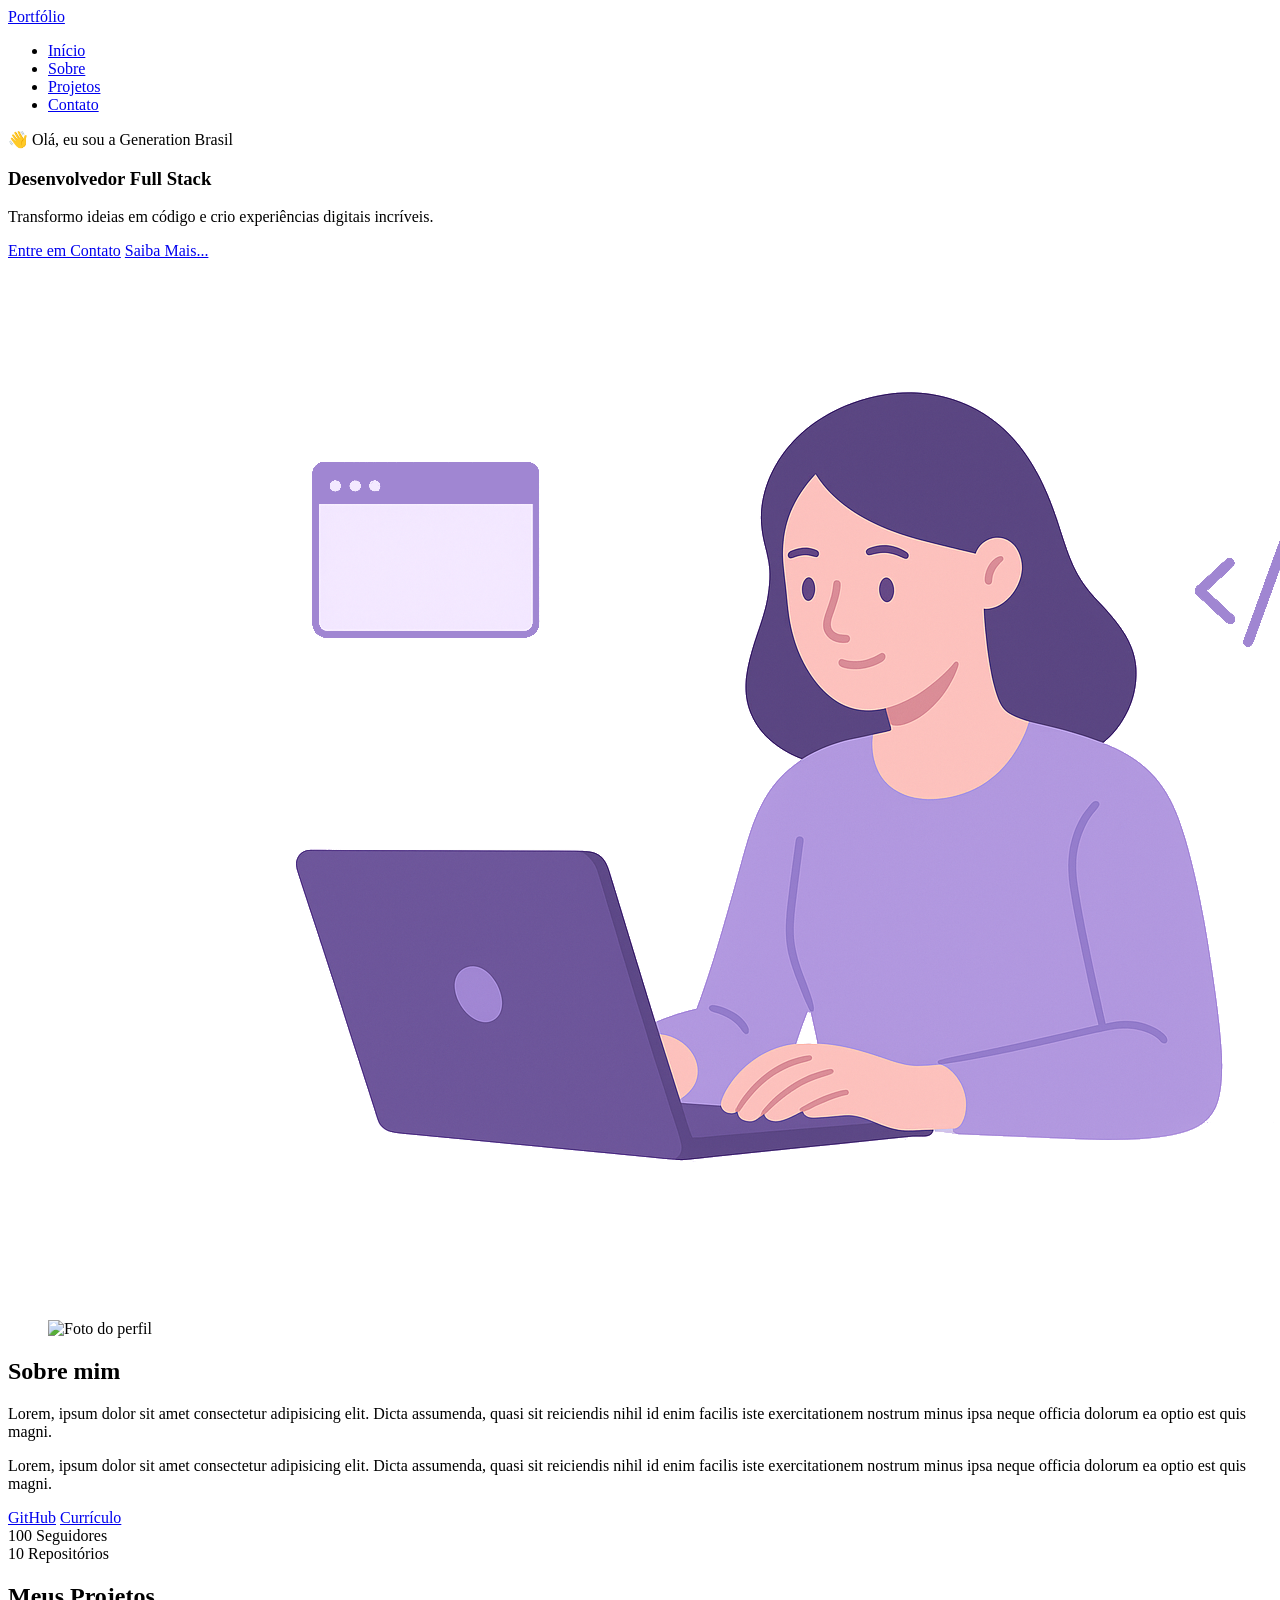
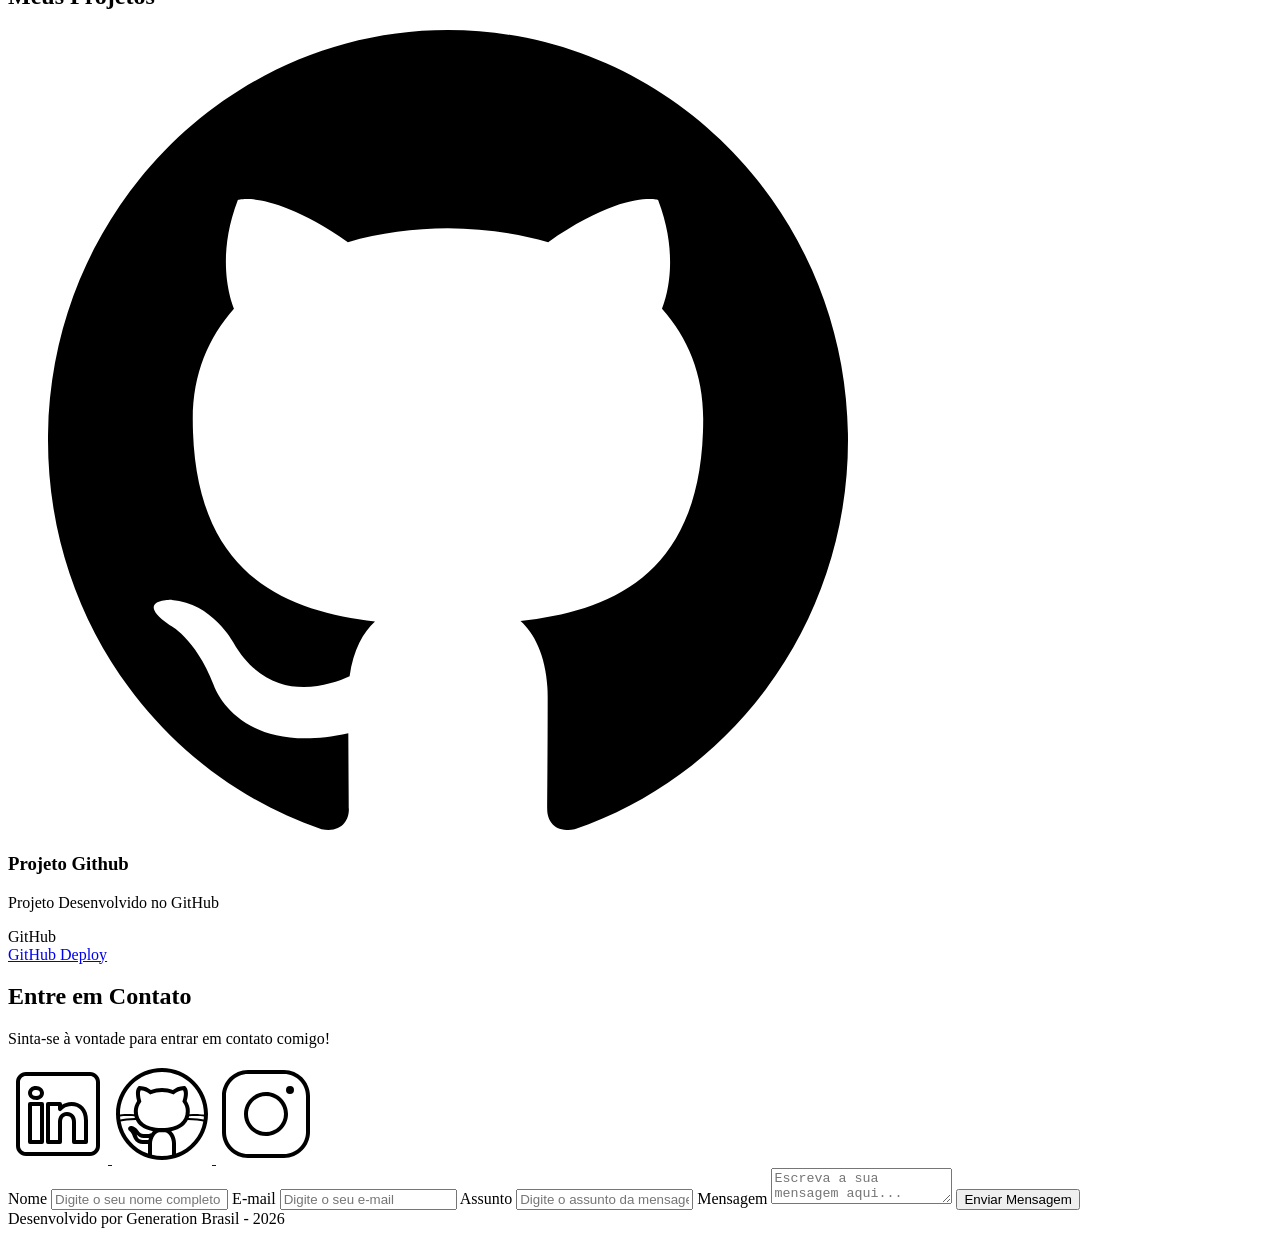
==== index.html @ c5fa9394 "inicializando meu portifolio com html" ====
<!DOCTYPE html>
<html lang="pt-br">
<head>
    
    <meta charset="UTF-8">
	
    <meta name="viewport" content="width=device-width, initial-scale=1.0">
	
    <meta name="author" content="Generation Brasil">
    <meta 
        name="description"
        content="Portfólio da Generation Brasil, 
                desenvolvedor Full Stack especializado em criar experiências 
                digitais incríveis. Conheça meus projetos e entre em contato."
    >
    <meta name="robots" content="index, follow">

    <link rel="icon" type="image/svg+xml" href="./assets/img/favicon.svg">

    <title>Portfólio Generation Brasil</title>
</head>
<body>

    <!-- Cabeçalho da Página (header) -->
    <header>

        <div class="menu-content">

            <!-- TÍTULO -->
            <a href="index.html" id="titulo">Portfólio</a>
        
            <!-- MENU -->
            <nav>
                <ul class="menu-list">
                    <li><a href="#hero">Início</a></li>
                    <li><a href="#about">Sobre</a></li>
                    <li><a href="#projects">Projetos</a></li>
                    <li><a href="#contact">Contato</a></li>
                </ul>
            </nav>
        
        </div>

    </header>

    <!-- Seção Principal da Página (main) -->
    <main>

        <!-- Seção de Boas vindas -->
        <section id="hero" class="section-container hero-container">

            <!-- BOAS VINDAS -->
            <article class="hero-content">
    
                <span>👋 Olá, eu sou a Generation Brasil</span>
                <h1>Desenvolvedor Full Stack</h1>
                <p>Transformo ideias em código e crio experiências digitais incríveis.</p>
    
                <div class="buttons-container">
                    <a href="#contact" class="botao">Entre em Contato</a>
                    <a href="#about" class="botao-outline">Saiba Mais...</a>
                </div>
    
            </article>
    
            <!-- IMAGEM -->
            <figure class="hero-image">
                <img src="./assets/img/foto_dev_woman.svg"
                     alt="Foto do autor."
                     class="float-animation">
            </figure>
    

    </section>

<!-- Seção Sobre o autor -->
<section id="about" class="section-container about-container">

    <figure class="about-image">
        <img src="./assets/img/avatar_dev_man.svg" alt="Foto do perfil">
    </figure>

    <article class="about-content">
        <h2>Sobre mim</h2>

        <p>
            Lorem, ipsum dolor sit amet consectetur adipisicing elit.
            Dicta assumenda, quasi sit reiciendis nihil id enim facilis
            iste exercitationem nostrum minus ipsa neque officia dolorum
            ea optio est quis magni.
        </p>

        <p>
            Lorem, ipsum dolor sit amet consectetur adipisicing elit.
            Dicta assumenda, quasi sit reiciendis nihil id enim facilis
            iste exercitationem nostrum minus ipsa neque officia dolorum
            ea optio est quis magni.
        </p>

        <div class="about-buttons-data">

            <div class="buttons-container">
                <a href="#" target="_blank" class="botao">GitHub</a>
                <a href="#" target="_blank" class="botao-outline">Currículo</a>
            </div>

            <div class="data-container">

                <div class="data-item">
                    <span class="data-number">100</span>
                    <span class="data-label">Seguidores</span>
                </div>

                <div class="data-item">
                    <span class="data-number">10</span>
                    <span class="data-label">Repositórios</span>
                </div>

            </div>

        </div>

    </article>


</section>

<!-- Seção Projetos do autor -->
<!-- Seção Projetos do autor -->
<section id="projects" class="section-container projects-container">
    <h2>Meus Projetos</h2>
  
    <!-- Swiper Container -->
    <div class="swiper projects-swiper">
      <div class="swiper-wrapper">
        <div class="swiper-slide">
  
          <article class="project-card">
            <figure class="project-image">
              <img src="./assets/icons/languages/github.svg"
                alt="Ícone GitHub">
            </figure>
  
            <div class="project-content">
              <h3>Projeto Github</h3>
              <p>Projeto Desenvolvido no GitHub</p>
  
              <div class="project-tags">
                <span class="tag">GitHub</span>
              </div>
  
              <div class="project-buttons">
                <a href="#" target="_blank" class="botao botao-sm">
                  GitHub
                </a>
                <a href="#" target="_blank" class="botao-outline botao-sm">
                  Deploy
                </a>
              </div>
            </div>
  
          </article>
        </div>
      </div>
  
      <!-- Botões de navegação -->
      <div class="swiper-button-next"></div>
      <div class="swiper-button-prev"></div>
  
      <!-- Paginação -->
      <div class="swiper-pagination"></div>
    </div>
  </section>

<!-- Seção Formulário de Contato e Redes Sociais -->
<section id="contact" class="section-container contact-container">

    <!-- REDES SOCIAIS -->
    <article class="contact-info">
      <h2>Entre em Contato</h2>
      <p>Sinta-se à vontade para entrar em contato comigo!</p>
  
      <div class="social-container">
        <a href="#" target="_blank" class="social-icon" aria-label="LinkedIn">
          <img src="./assets/icons/social/linkedin.svg" alt="Link para o Linkedin">
        </a>
        <a href="#" target="_blank" class="social-icon" aria-label="GitHub">
          <img src="./assets/icons/social/github.svg" alt="Link para o GitHub">
        </a>
        <a href="#" target="_blank" class="social-icon" aria-label="Instagram">
          <img src="./assets/icons/social/instagram.svg" alt="Link para o Instagram">
        </a>
      </div>
    </article>
  
    <!-- FORMULÁRIO -->
    <form id="formulario">
  
      <label for="nome">Nome</label>
      <input id="nome" name="nome" type="text" placeholder="Digite o seu nome completo">
      <span id="erro-nome"></span>
  
      <label for="email">E-mail</label>
      <input id="email" name="email" type="text" placeholder="Digite o seu e-mail">
      <span id="erro-email"></span>
  
      <label for="assunto">Assunto</label>
      <input id="assunto" name="assunto" type="text" placeholder="Digite o assunto da mensagem">
      <span id="erro-assunto"></span>
  
      <label for="mensagem">Mensagem</label>
      <textarea id="mensagem" name="mensagem" placeholder="Escreva a sua mensagem aqui..."></textarea>
      <span id="erro-mensagem"></span>
  
      <button class="botao" type="submit">Enviar Mensagem</button>
    </form>
  
  </section>

    </main>

    <!-- Rodapé da Página (footer) -->
    <footer>
        Desenvolvido por Generation Brasil - 2026
     </footer>

</body>
</html>
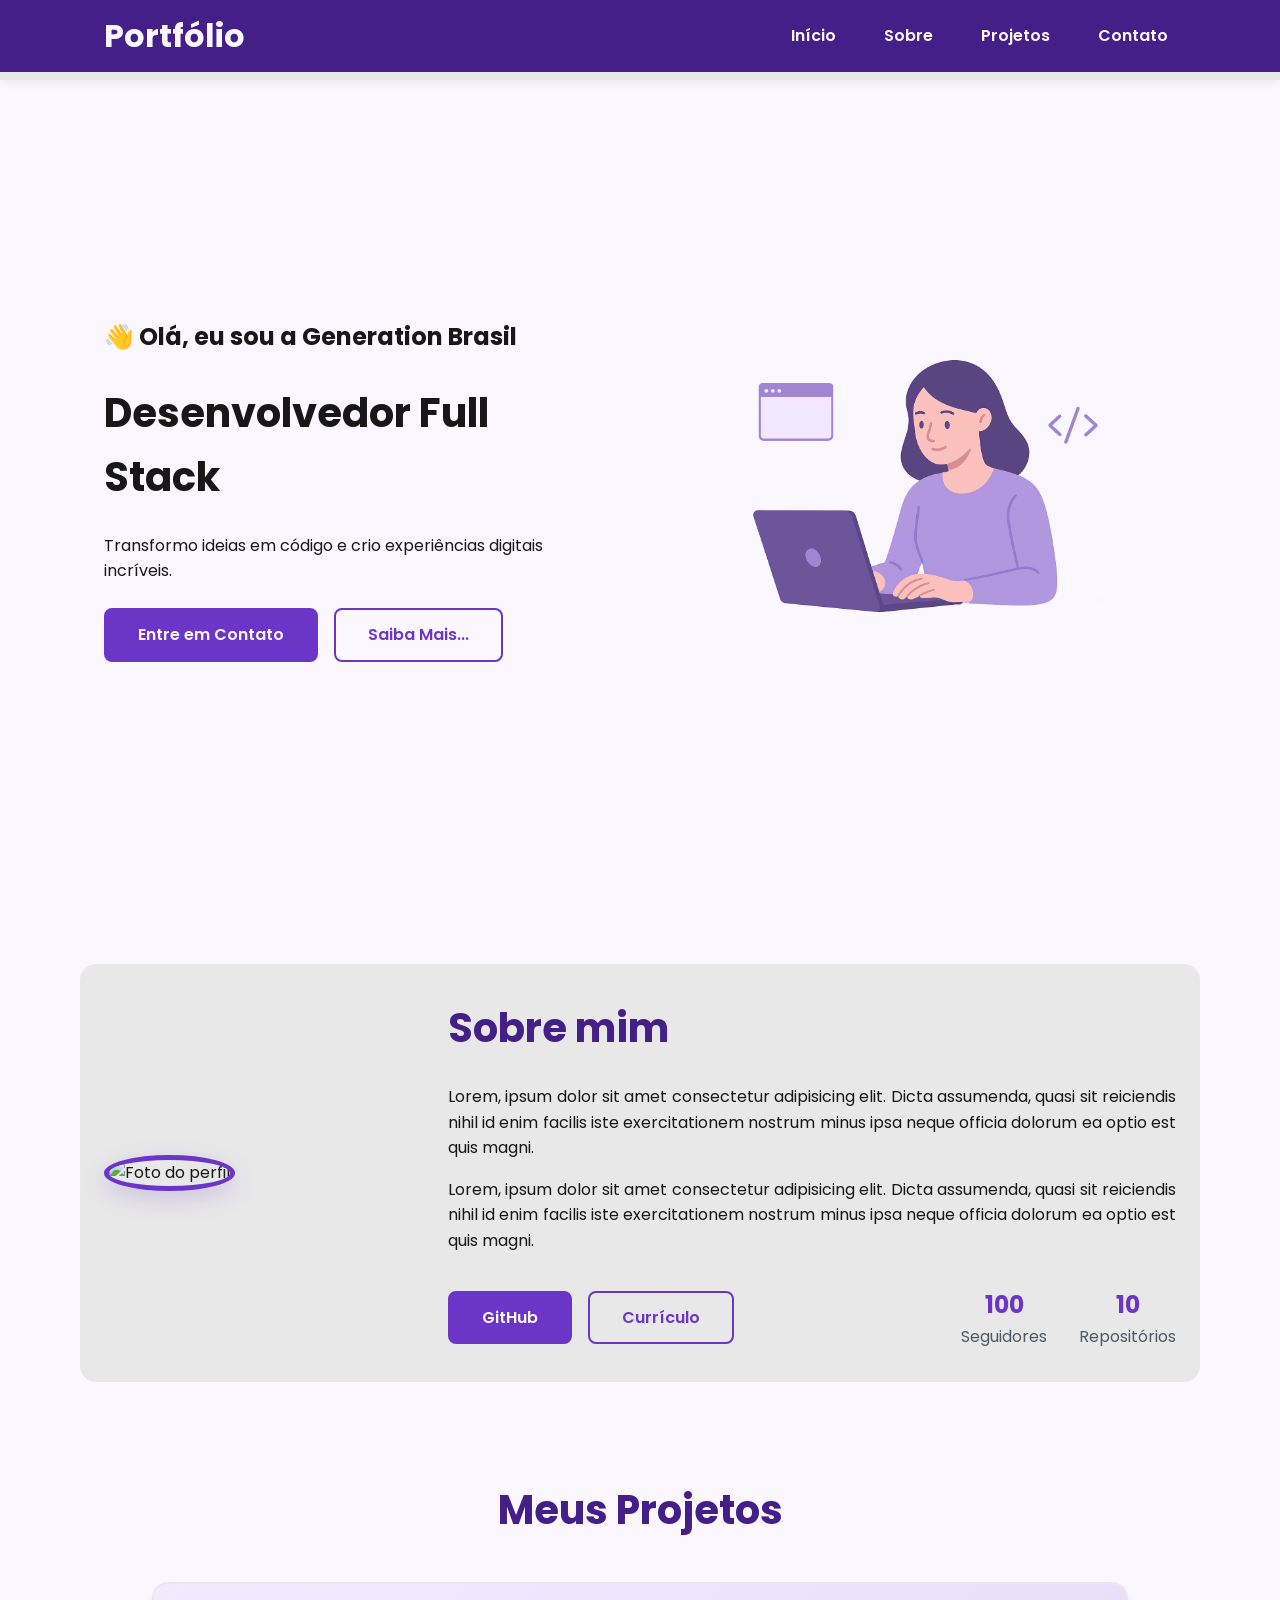
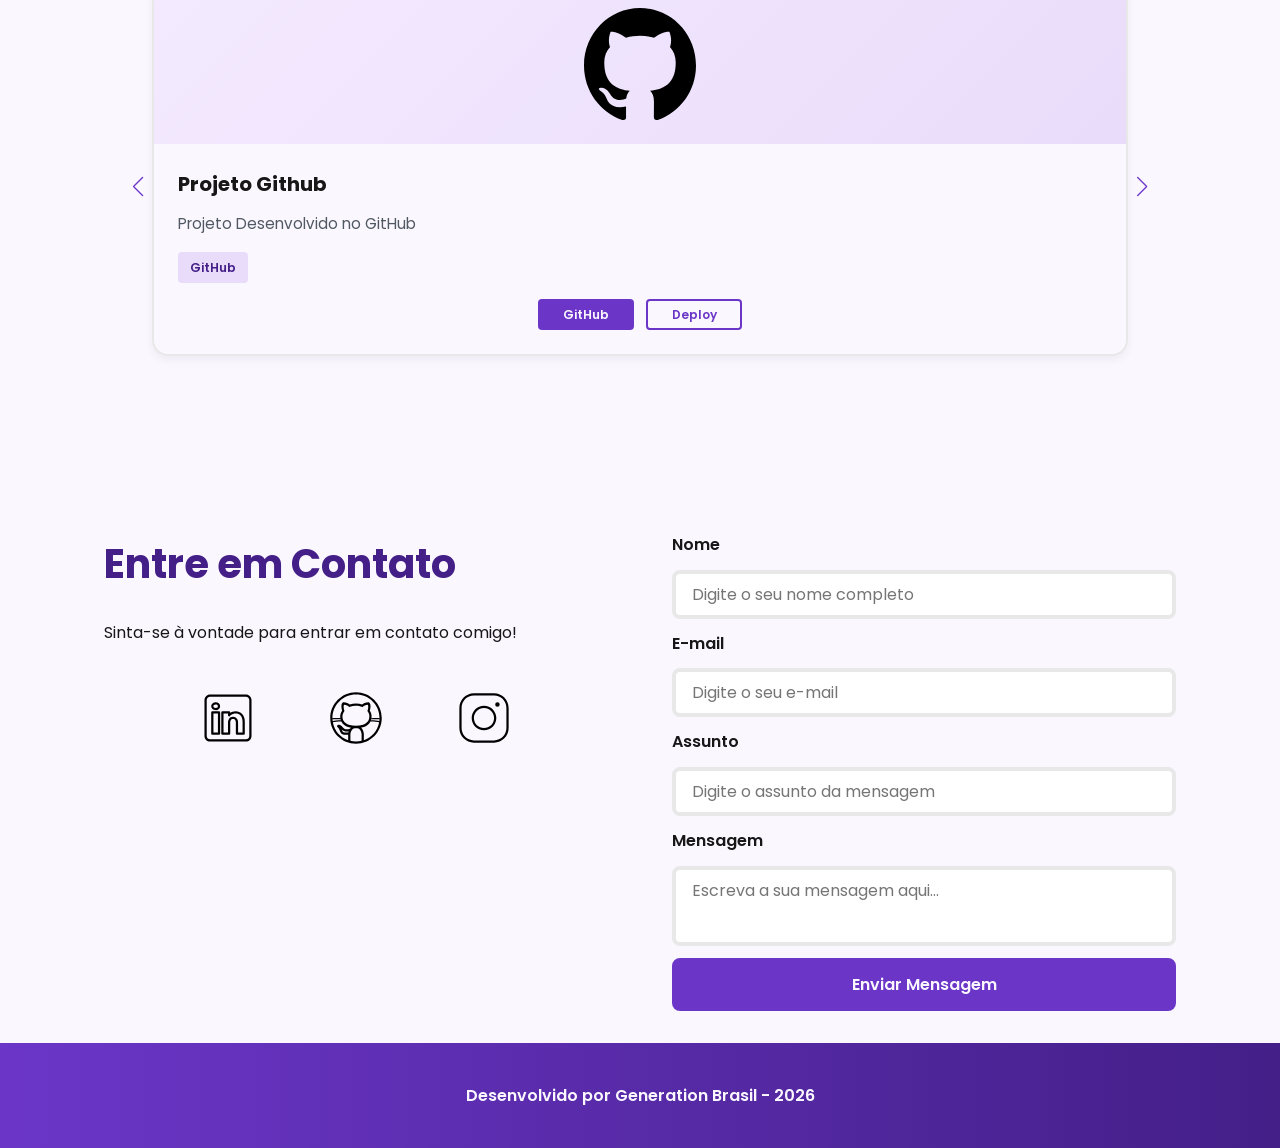
==== commit afd6a785: "estilizando com css" ====
--- a/index.html
+++ b/index.html
@@ -1,228 +1,236 @@
 <!DOCTYPE html>
 <html lang="pt-br">
+
 <head>
-    
-    <meta charset="UTF-8">
-	
-    <meta name="viewport" content="width=device-width, initial-scale=1.0">
-	
-    <meta name="author" content="Generation Brasil">
-    <meta 
-        name="description"
-        content="Portfólio da Generation Brasil, 
+
+  <!-- Fontes do Google -->
+  <link rel="preconnect" href="https://fonts.googleapis.com">
+  <link rel="preconnect" href="https://fonts.gstatic.com" crossorigin>
+
+  <!-- Fonte do Google - Poppins -->
+  <link href="https://fonts.googleapis.com/css2?family=Poppins&display=swap" rel="stylesheet">
+
+  <meta charset="UTF-8">
+  <meta name="viewport" content="width=device-width, initial-scale=1.0">
+  <meta name="author" content="Generation Brasil">
+  <meta name="description" content="Portfólio da Generation Brasil, 
                 desenvolvedor Full Stack especializado em criar experiências 
-                digitais incríveis. Conheça meus projetos e entre em contato."
-    >
-    <meta name="robots" content="index, follow">
-
-    <link rel="icon" type="image/svg+xml" href="./assets/img/favicon.svg">
-
-    <title>Portfólio Generation Brasil</title>
+                digitais incríveis. Conheça meus projetos e entre em contato.">
+  <meta name="robots" content="index, follow">
+
+  <link rel="icon" type="image/svg+xml" href="./assets/img/favicon.svg">
+
+  <!-- SWIPER CSS -->
+<link rel="stylesheet" href="https://cdn.jsdelivr.net/npm/swiper@11/swiper-bundle.min.css"> 
+
+  <!-- Link para a Folha de Estilo da Página - CSS -->
+  <link rel="stylesheet" href="./assets/css/style.css">
+
+  <title>Portfólio Generation Brasil</title>
 </head>
+
 <body>
 
-    <!-- Cabeçalho da Página (header) -->
-    <header>
-
-        <div class="menu-content">
-
-            <!-- TÍTULO -->
-            <a href="index.html" id="titulo">Portfólio</a>
-        
-            <!-- MENU -->
-            <nav>
-                <ul class="menu-list">
-                    <li><a href="#hero">Início</a></li>
-                    <li><a href="#about">Sobre</a></li>
-                    <li><a href="#projects">Projetos</a></li>
-                    <li><a href="#contact">Contato</a></li>
-                </ul>
-            </nav>
-        
-        </div>
-
-    </header>
-
-    <!-- Seção Principal da Página (main) -->
-    <main>
-
-        <!-- Seção de Boas vindas -->
-        <section id="hero" class="section-container hero-container">
-
-            <!-- BOAS VINDAS -->
-            <article class="hero-content">
-    
-                <span>👋 Olá, eu sou a Generation Brasil</span>
-                <h1>Desenvolvedor Full Stack</h1>
-                <p>Transformo ideias em código e crio experiências digitais incríveis.</p>
-    
-                <div class="buttons-container">
-                    <a href="#contact" class="botao">Entre em Contato</a>
-                    <a href="#about" class="botao-outline">Saiba Mais...</a>
+  <!-- Cabeçalho da Página (header) -->
+  <header>
+
+    <div class="menu-content">
+
+      <!-- TÍTULO -->
+      <a href="index.html" id="titulo">Portfólio</a>
+
+      <!-- MENU -->
+      <nav>
+        <ul class="menu-list">
+          <li><a href="#hero">Início</a></li>
+          <li><a href="#about">Sobre</a></li>
+          <li><a href="#projects">Projetos</a></li>
+          <li><a href="#contact">Contato</a></li>
+        </ul>
+      </nav>
+
+    </div>
+
+  </header>
+
+  <!-- Seção Principal da Página (main) -->
+  <main>
+
+    <!-- Seção de Boas vindas -->
+    <section id="hero" class="section-container hero-container">
+
+      <!-- BOAS VINDAS -->
+      <article class="hero-content">
+
+        <span>👋 Olá, eu sou a Generation Brasil</span>
+        <h1>Desenvolvedor Full Stack</h1>
+        <p>Transformo ideias em código e crio experiências digitais incríveis.</p>
+
+        <div class="buttons-container">
+          <a href="#contact" class="botao">Entre em Contato</a>
+          <a href="#about" class="botao-outline">Saiba Mais...</a>
+        </div>
+
+      </article>
+
+      <!-- IMAGEM -->
+      <figure class="hero-image">
+        <img src="./assets/img/foto_dev_woman.svg" alt="Foto do autor." class="float-animation">
+      </figure>
+
+
+    </section>
+
+    <!-- Seção Sobre o autor -->
+    <section id="about" class="section-container about-container">
+
+      <figure class="about-image">
+        <img src="./assets/img/avatar_dev_man.svg" alt="Foto do perfil">
+      </figure>
+
+      <article class="about-content">
+        <h2>Sobre mim</h2>
+
+        <p>
+          Lorem, ipsum dolor sit amet consectetur adipisicing elit.
+          Dicta assumenda, quasi sit reiciendis nihil id enim facilis
+          iste exercitationem nostrum minus ipsa neque officia dolorum
+          ea optio est quis magni.
+        </p>
+
+        <p>
+          Lorem, ipsum dolor sit amet consectetur adipisicing elit.
+          Dicta assumenda, quasi sit reiciendis nihil id enim facilis
+          iste exercitationem nostrum minus ipsa neque officia dolorum
+          ea optio est quis magni.
+        </p>
+
+        <div class="about-buttons-data">
+
+          <div class="buttons-container">
+            <a href="#" target="_blank" class="botao">GitHub</a>
+            <a href="#" target="_blank" class="botao-outline">Currículo</a>
+          </div>
+
+          <div class="data-container">
+
+            <div class="data-item">
+              <span class="data-number">100</span>
+              <span class="data-label">Seguidores</span>
+            </div>
+
+            <div class="data-item">
+              <span class="data-number">10</span>
+              <span class="data-label">Repositórios</span>
+            </div>
+
+          </div>
+
+        </div>
+
+      </article>
+
+
+    </section>
+
+    <!-- Seção Projetos do autor -->
+    <!-- Seção Projetos do autor -->
+    <section id="projects" class="section-container projects-container">
+      <h2>Meus Projetos</h2>
+
+      <!-- Swiper Container -->
+      <div class="swiper projects-swiper">
+        <div class="swiper-wrapper">
+          <div class="swiper-slide">
+
+            <article class="project-card">
+              <figure class="project-image">
+                <img src="./assets/icons/languages/github.svg" alt="Ícone GitHub">
+              </figure>
+
+              <div class="project-content">
+                <h3>Projeto Github</h3>
+                <p>Projeto Desenvolvido no GitHub</p>
+
+                <div class="project-tags">
+                  <span class="tag">GitHub</span>
                 </div>
-    
+
+                <div class="project-buttons">
+                  <a href="#" target="_blank" class="botao botao-sm">
+                    GitHub
+                  </a>
+                  <a href="#" target="_blank" class="botao-outline botao-sm">
+                    Deploy
+                  </a>
+                </div>
+              </div>
+
             </article>
-    
-            <!-- IMAGEM -->
-            <figure class="hero-image">
-                <img src="./assets/img/foto_dev_woman.svg"
-                     alt="Foto do autor."
-                     class="float-animation">
-            </figure>
-    
-
-    </section>
-
-<!-- Seção Sobre o autor -->
-<section id="about" class="section-container about-container">
-
-    <figure class="about-image">
-        <img src="./assets/img/avatar_dev_man.svg" alt="Foto do perfil">
-    </figure>
-
-    <article class="about-content">
-        <h2>Sobre mim</h2>
-
-        <p>
-            Lorem, ipsum dolor sit amet consectetur adipisicing elit.
-            Dicta assumenda, quasi sit reiciendis nihil id enim facilis
-            iste exercitationem nostrum minus ipsa neque officia dolorum
-            ea optio est quis magni.
-        </p>
-
-        <p>
-            Lorem, ipsum dolor sit amet consectetur adipisicing elit.
-            Dicta assumenda, quasi sit reiciendis nihil id enim facilis
-            iste exercitationem nostrum minus ipsa neque officia dolorum
-            ea optio est quis magni.
-        </p>
-
-        <div class="about-buttons-data">
-
-            <div class="buttons-container">
-                <a href="#" target="_blank" class="botao">GitHub</a>
-                <a href="#" target="_blank" class="botao-outline">Currículo</a>
-            </div>
-
-            <div class="data-container">
-
-                <div class="data-item">
-                    <span class="data-number">100</span>
-                    <span class="data-label">Seguidores</span>
-                </div>
-
-                <div class="data-item">
-                    <span class="data-number">10</span>
-                    <span class="data-label">Repositórios</span>
-                </div>
-
-            </div>
-
-        </div>
-
-    </article>
-
-
-</section>
-
-<!-- Seção Projetos do autor -->
-<!-- Seção Projetos do autor -->
-<section id="projects" class="section-container projects-container">
-    <h2>Meus Projetos</h2>
-  
-    <!-- Swiper Container -->
-    <div class="swiper projects-swiper">
-      <div class="swiper-wrapper">
-        <div class="swiper-slide">
-  
-          <article class="project-card">
-            <figure class="project-image">
-              <img src="./assets/icons/languages/github.svg"
-                alt="Ícone GitHub">
-            </figure>
-  
-            <div class="project-content">
-              <h3>Projeto Github</h3>
-              <p>Projeto Desenvolvido no GitHub</p>
-  
-              <div class="project-tags">
-                <span class="tag">GitHub</span>
-              </div>
-  
-              <div class="project-buttons">
-                <a href="#" target="_blank" class="botao botao-sm">
-                  GitHub
-                </a>
-                <a href="#" target="_blank" class="botao-outline botao-sm">
-                  Deploy
-                </a>
-              </div>
-            </div>
-  
-          </article>
-        </div>
+          </div>
+        </div>
+
+        <!-- Botões de navegação -->
+        <div class="swiper-button-next"></div>
+        <div class="swiper-button-prev"></div>
+
+        <!-- Paginação -->
+        <div class="swiper-pagination"></div>
       </div>
-  
-      <!-- Botões de navegação -->
-      <div class="swiper-button-next"></div>
-      <div class="swiper-button-prev"></div>
-  
-      <!-- Paginação -->
-      <div class="swiper-pagination"></div>
-    </div>
-  </section>
-
-<!-- Seção Formulário de Contato e Redes Sociais -->
-<section id="contact" class="section-container contact-container">
-
-    <!-- REDES SOCIAIS -->
-    <article class="contact-info">
-      <h2>Entre em Contato</h2>
-      <p>Sinta-se à vontade para entrar em contato comigo!</p>
-  
-      <div class="social-container">
-        <a href="#" target="_blank" class="social-icon" aria-label="LinkedIn">
-          <img src="./assets/icons/social/linkedin.svg" alt="Link para o Linkedin">
-        </a>
-        <a href="#" target="_blank" class="social-icon" aria-label="GitHub">
-          <img src="./assets/icons/social/github.svg" alt="Link para o GitHub">
-        </a>
-        <a href="#" target="_blank" class="social-icon" aria-label="Instagram">
-          <img src="./assets/icons/social/instagram.svg" alt="Link para o Instagram">
-        </a>
-      </div>
-    </article>
-  
-    <!-- FORMULÁRIO -->
-    <form id="formulario">
-  
-      <label for="nome">Nome</label>
-      <input id="nome" name="nome" type="text" placeholder="Digite o seu nome completo">
-      <span id="erro-nome"></span>
-  
-      <label for="email">E-mail</label>
-      <input id="email" name="email" type="text" placeholder="Digite o seu e-mail">
-      <span id="erro-email"></span>
-  
-      <label for="assunto">Assunto</label>
-      <input id="assunto" name="assunto" type="text" placeholder="Digite o assunto da mensagem">
-      <span id="erro-assunto"></span>
-  
-      <label for="mensagem">Mensagem</label>
-      <textarea id="mensagem" name="mensagem" placeholder="Escreva a sua mensagem aqui..."></textarea>
-      <span id="erro-mensagem"></span>
-  
-      <button class="botao" type="submit">Enviar Mensagem</button>
-    </form>
-  
-  </section>
-
-    </main>
-
-    <!-- Rodapé da Página (footer) -->
-    <footer>
-        Desenvolvido por Generation Brasil - 2026
-     </footer>
+    </section>
+
+    <!-- Seção Formulário de Contato e Redes Sociais -->
+    <section id="contact" class="section-container contact-container">
+
+      <!-- REDES SOCIAIS -->
+      <article class="contact-info">
+        <h2>Entre em Contato</h2>
+        <p>Sinta-se à vontade para entrar em contato comigo!</p>
+
+        <div class="social-container">
+          <a href="#" target="_blank" class="social-icon" aria-label="LinkedIn">
+            <img src="./assets/icons/social/linkedin.svg" alt="Link para o Linkedin">
+          </a>
+          <a href="#" target="_blank" class="social-icon" aria-label="GitHub">
+            <img src="./assets/icons/social/github.svg" alt="Link para o GitHub">
+          </a>
+          <a href="#" target="_blank" class="social-icon" aria-label="Instagram">
+            <img src="./assets/icons/social/instagram.svg" alt="Link para o Instagram">
+          </a>
+        </div>
+      </article>
+
+      <!-- FORMULÁRIO -->
+      <form id="formulario">
+
+        <label for="nome">Nome</label>
+        <input id="nome" name="nome" type="text" placeholder="Digite o seu nome completo">
+        <span id="erro-nome"></span>
+
+        <label for="email">E-mail</label>
+        <input id="email" name="email" type="text" placeholder="Digite o seu e-mail">
+        <span id="erro-email"></span>
+
+        <label for="assunto">Assunto</label>
+        <input id="assunto" name="assunto" type="text" placeholder="Digite o assunto da mensagem">
+        <span id="erro-assunto"></span>
+
+        <label for="mensagem">Mensagem</label>
+        <textarea id="mensagem" name="mensagem" placeholder="Escreva a sua mensagem aqui..."></textarea>
+        <span id="erro-mensagem"></span>
+
+        <button class="botao" type="submit">Enviar Mensagem</button>
+      </form>
+
+    </section>
+
+  </main>
+
+  <!-- Rodapé da Página (footer) -->
+  <footer>
+    Desenvolvido por Generation Brasil - 2026
+  </footer>
 
 </body>
+
 </html>
--- a/assets/css/style.css
+++ b/assets/css/style.css
@@ -0,0 +1,989 @@
+*{
+    margin: 0;
+    padding: 0;
+    box-sizing: border-box;
+    font-family: 'Poppins', sans-serif;
+    font-weight: 400;
+    text-decoration: none;
+    outline: none;
+}
+
+:root {
+    /* Paleta de Cores - Purple */
+    --purple-50: #f4eaff;
+    --purple-100: #e9dcfa;
+    --purple-200: #cdb3f0;
+    --purple-300: #b186e5;
+    --purple-400: #9460db;
+    --purple-500: #6b36c8;
+    --purple-600: #5b2ca0;
+    --purple-700: #4c2177;
+    --purple-800: #441f88;
+    --purple-900: #2a0e4d;
+
+    /* Cores Neutras */
+    --gray-200: #e8e8e8;
+    --gray-400: #505861;
+    --black: #171717;
+    --white: #FAF7FF;
+
+    /* Cores de Estado */
+    --error: #e63946;
+
+    /* Sombras */
+    --shadow-sm: 0 0.25rem 0.5rem rgba(0, 0, 0, 0.05);
+    --shadow-md: 0 0.25rem 0.75rem rgba(107, 54, 200, 0.3);
+    --shadow-lg: 0 0.5rem 1.5rem rgba(107, 54, 200, 0.2);
+
+    /* Espaçamentos */
+    --spacing-xs: 0.5rem;
+    --spacing-sm: 1rem;
+    --spacing-md: 1.5rem;
+    --spacing-lg: 2rem;
+    --spacing-xl: 3rem;
+    --spacing-2xl: 4rem;
+
+    /* Tamanhos de Fonte */
+    --text-sm: 0.75rem;
+    --text-base: 1rem;
+    --text-lg: 1.25rem;
+    --text-xl: 1.5rem;
+    --text-2xl: 2rem;
+    --text-3xl: 2.5rem;
+
+    /* Border Radius */
+    --radius-sm: 0.25rem;
+    --radius-md: 0.5rem;
+    --radius-lg: 1rem;
+    --radius-xl: 2rem;
+    --radius-full: 50%;
+
+    /* Animação Padrão */
+    --transition-default: all 0.3s ease;
+}
+html {
+    scroll-behavior: smooth;
+}
+
+body {
+    display: flex;
+    flex-direction: column;
+    min-height: 100vh;
+    background-color: var(--white);
+    line-height: 1.6;
+    color: var(--black);
+}
+
+main {
+    flex: 1;
+}
+
+.section-container{
+    max-width: 70rem;
+    margin: 0 auto;
+    padding: var(--spacing-lg) var(--spacing-md);
+    scroll-margin-top: 6rem;
+}
+
+.buttons-container {
+    display: flex;
+    gap: var(--spacing-sm);
+}
+
+.botao,
+.botao-outline {
+    display: inline-block;
+    padding: 0.75rem 2rem;
+    border: 0.15rem solid transparent;
+    border-radius: var(--radius-md);
+    font-size: var(--text-base);
+    font-weight: 600;
+    text-align: center;
+    cursor: pointer;
+    transition: var(--transition-default);
+}
+
+/* Botao preenchido (primário) */
+.botao {
+    border-color: var(--purple-500);
+    background-color: var(--purple-500);
+    color: var(--white);
+}
+
+.botao:hover {
+    border-color: var(--purple-800);
+    background-color: var(--purple-800);
+    box-shadow: var(--shadow-md);
+    transform: translateY(-0.25rem);
+}
+
+/* Botão outline (secundário) */
+.botao-outline {
+    border-color: var(--purple-500);
+    background-color: transparent;
+    color: var(--purple-500);
+}
+
+.botao-outline:hover {
+    border-color: var(--purple-500);
+    background-color: var(--purple-500);
+    color: var(--white);
+    transform: translateY(-0.25rem);
+}
+
+/* Modificador para botões pequenos (usado em projetos) */
+.botao.botao-sm,
+.botao-outline.botao-sm {
+    min-width: 6rem;
+    padding: 0.25rem var(--spacing-sm);
+    border-width: 0.125rem;
+    border-radius: 0.25rem;
+    font-size: var(--text-sm);
+}
+
+header {
+    position: sticky;
+    top: 0;
+    z-index: 1000;
+    width: 100%;
+    height: 5rem;
+    border-bottom: var(--spacing-xs) solid var(--gray-200);
+    background-color: var(--purple-800);
+    box-shadow: var(--shadow-sm);
+}
+
+header a {
+    font-weight: 600;
+    color: var(--white);
+    transition: color 0.3s ease;
+}
+
+header a:hover {
+    color: var(--purple-100);
+}
+
+#titulo {
+    font-size: var(--text-2xl);
+    font-weight: 700;
+}
+
+.menu-content {
+    display: flex;
+    justify-content: space-between;
+    align-items: center;
+    max-width: 70rem;
+    height: 100%;
+    margin: 0 auto;
+    padding: 0 var(--spacing-md);
+}
+
+.menu-list {
+    display: flex;
+    gap: var(--spacing-lg);
+    list-style: none;
+}
+
+.menu-list a {
+    padding: var(--spacing-xs);
+}
+
+.hero-container {
+    display: flex;
+    align-items: center;
+    gap: var(--spacing-2xl);
+    min-height: calc(100vh - 5rem);
+}
+
+.hero-content {
+    display: flex;
+    flex: 1;
+    flex-direction: column;
+    gap: var(--spacing-md);
+}
+
+.hero-content span {
+    font-size: var(--text-xl);
+    font-weight: 700;
+}
+
+.hero-content h1 {
+    font-size: var(--text-3xl);
+    font-weight: 700;
+}
+
+.hero-image {
+    display: flex;
+    flex: 1;
+    justify-content: center;
+}
+
+.hero-image img {
+    width: 100%;
+    max-width: 100%;
+    border-radius: var(--radius-xl);
+}
+
+/* Animação flutuante */
+@keyframes float {
+    0%,
+    100% {
+        transform: translateY(0);
+    }
+
+    50% {
+        transform: translateY(-1.25rem);
+    }
+}
+
+.float-animation {
+    animation: float 3s ease-in-out infinite;
+}
+
+.about-container {
+    display: flex;
+    align-items: center;
+    gap: var(--spacing-2xl);
+    margin: var(--spacing-2xl) auto;
+    border-radius: var(--radius-lg);
+    background-color: var(--gray-200);
+}
+
+.about-image {
+    flex: 0 0 17.5rem;
+}
+
+.about-image img {
+    width: 100%;
+    border: 0.35rem solid var(--purple-500);
+    border-radius: var(--radius-full);
+    box-shadow: var(--shadow-lg);
+}
+
+.about-content h2,
+.projects-container h2,
+.contact-info h2 {
+    margin-bottom: var(--spacing-md);
+    font-size: var(--text-3xl);
+    font-weight: 700;
+    color: var(--purple-800);
+}
+
+.about-content p {
+    margin-bottom: var(--spacing-sm);
+    text-align: justify;
+}
+
+.about-buttons-data {
+    display: flex;
+    justify-content: space-between;
+    align-items: center;
+    gap: var(--spacing-lg);
+    margin-top: var(--spacing-lg);
+}
+
+.about-buttons-data .botao {
+    margin-right: auto;
+}
+
+.data-container {
+    display: flex;
+    gap: var(--spacing-lg);
+    margin-top: 0;
+}
+
+.data-item {
+    display: flex;
+    flex-direction: column;
+    align-items: center;
+}
+
+.data-number {
+    font-size: var(--text-xl);
+    font-weight: 700;
+    text-align: center;
+    color: var(--purple-500);
+}
+
+.data-label {
+    font-size: var(--text-base);
+    text-align: center;
+    color: var(--gray-400);
+}
+
+.projects-container {
+    scroll-margin-top: 3rem;
+    margin: var(--spacing-2xl) auto;
+    text-align: center;
+}
+
+.projects-swiper {
+    position: relative;
+    width: 100%;
+    padding: var(--spacing-sm) var(--spacing-xl) var(--spacing-xl);
+    overflow: hidden;
+}
+
+.project-card {
+    display: flex;
+    flex-direction: column;
+    width: 100%;
+    height: 100%;
+    border: 0.15rem solid var(--gray-200);
+    border-radius: var(--radius-lg);
+    background-color: var(--white);
+    box-shadow: var(--shadow-sm);
+    overflow: hidden;
+    transition: var(--transition-default);
+}
+
+.project-card:hover {
+    box-shadow: var(--shadow-lg);
+}
+
+.project-image {
+    display: flex;
+    align-items: center;
+    justify-content: center;
+    width: 100%;
+    height: 10rem;
+    background: linear-gradient(135deg, var(--purple-50) 0%, var(--purple-100) 100%);
+}
+
+.project-image img {
+    width: 75%;
+    height: 75%;
+    max-width: 7rem;
+    max-height: 7rem;
+    object-fit: contain;
+    transition: transform 0.3s ease;
+}
+
+.project-content {
+    display: flex;
+    flex: 1;
+    flex-direction: column;
+    padding: var(--spacing-md);
+    text-align: left;
+}
+
+.project-content h3 {
+    margin-bottom: 0.75rem;
+    font-size: var(--text-lg);
+    font-weight: 700;
+}
+
+.project-content p {
+    flex: 1;
+    margin-bottom: var(--spacing-sm);
+    font-size: 0.95rem;
+    color: var(--gray-400);
+}
+
+.project-tags {
+    display: flex;
+    flex-wrap: wrap;
+    gap: var(--spacing-xs);
+}
+
+.tag {
+    padding: 0.375rem 0.75rem;
+    border-radius: var(--radius-sm);
+    background-color: var(--purple-100);
+    font-size: var(--text-sm);
+    font-weight: 600;
+    color: var(--purple-800);
+}
+
+.project-buttons {
+    display: flex;
+    justify-content: center;
+    align-items: center;
+    gap: 0.75rem;
+    margin-top: var(--spacing-sm);
+}
+
+.swiper-wrapper {
+    align-items: stretch;
+}
+
+.swiper-slide {
+    display: flex;
+    height: auto;
+}
+
+/* Botões do Swiper (navegação) */
+.swiper-button-next,
+.swiper-button-prev {
+    width: 3rem;
+    height: 3rem;
+}
+
+.swiper-button-next:after,
+.swiper-button-prev:after {
+    font-size: var(--text-lg);
+    color: var(--purple-500);
+}
+
+.swiper-button-next:hover:after,
+.swiper-button-prev:hover:after {
+    color: var(--purple-800);
+}
+
+/* Indicadores de paginação */
+.swiper-pagination-bullet {
+    width: 0.75rem;
+    height: 0.75rem;
+    background-color: var(--gray-200);
+    opacity: 1;
+}
+
+.swiper-pagination-bullet-active {
+    width: var(--spacing-lg);
+    border-radius: var(--radius-sm);
+    background-color: var(--purple-500);
+}
+
+.contact-container {
+    display: grid;
+    grid-template-columns: 1fr 1fr;
+    gap: var(--spacing-2xl);
+}
+
+.contact-info h2 {
+    margin-bottom: var(--spacing-md);
+}
+
+.contact-info p {
+    margin-bottom: var(--spacing-lg);
+}
+
+.social-container {
+    display: flex;
+    justify-content: center;
+    gap: var(--spacing-xl);
+}
+
+.social-icon {
+    width: 5rem;
+    height: 5rem;
+    padding: 0.75rem;
+    border-radius: var(--radius-md);
+    transition: var(--transition-default);
+}
+
+.social-icon img {
+    width: 100%;
+    filter: brightness(0) saturate(100%);
+    transition: filter 0.3s ease;
+}
+
+.social-icon:hover img {
+    filter: brightness(0)
+             saturate(100%)
+             invert(42%)
+             sepia(93%)
+             saturate(1352%)
+             hue-rotate(243deg)
+             brightness(79%)
+             contrast(91%);
+}
+/* Formulário */
+form {
+    display: flex;
+    flex-direction: column;
+    gap: 0.75rem;
+}
+
+form label {
+    font-size: var(--text-base);
+    font-weight: 600;
+}
+
+form input,
+form textarea {
+    width: 100%;
+    padding: 0.5rem var(--spacing-sm);
+    border: 0.25rem solid var(--gray-200);
+    border-radius: var(--radius-md);
+    font-family: inherit;
+    font-size: var(--text-base);
+    transition: border-color 0.3s ease;
+}
+
+form input:focus,
+form textarea:focus {
+    border-color: var(--purple-500);
+    outline: none;
+}
+
+form textarea {
+    min-height: 5rem;
+    resize: none;
+}
+
+form span {
+    margin-top: -0.75rem;
+    font-size: var(--text-sm);
+    color: var(--error);
+}
+
+footer {
+    padding: 2.5rem;
+    background: linear-gradient(to right, var(--purple-500), var(--purple-800));
+    font-weight: 600;
+    text-align: center;
+    color: var(--white);
+}
+
+.success-container {
+    display: flex;
+    flex-direction: column;
+    justify-content: center;
+    align-items: center;
+    width: 100%;
+    min-height: calc(100vh - 12.5rem);
+    padding: var(--spacing-xl) var(--spacing-md);
+}
+
+.success-content {
+    display: flex;
+    flex-direction: column;
+    align-items: center;
+    gap: var(--spacing-md);
+    max-width: 37.5rem;
+    text-align: center;
+}
+
+.success-content h1 {
+    font-size: var(--text-3xl);
+    font-weight: 700;
+    color: var(--purple-800);
+}
+
+.success-content h2 {
+    font-size: var(--text-lg);
+    color: var(--gray-400);
+}
+
+.success-icon {
+    display: flex;
+    align-items: center;
+    justify-content: center;
+    width: 7.5rem;
+    height: 7.5rem;
+    border-radius: var(--radius-full);
+    background-color: var(--purple-100);
+}
+
+.success-icon img {
+    width: 6rem;
+    height: 6rem;
+    filter: brightness(0)
+             saturate(100%)
+             invert(11%)
+             sepia(69%)
+             saturate(3759%)
+             hue-rotate(256deg)
+             brightness(101%)
+             contrast(96%);
+}
+
+@media screen and (max-width: 1024px) {
+
+    /* Layout */
+    .section-container {
+        padding: var(--spacing-lg) var(--spacing-md);
+    }
+
+    /* Tipografia */
+    .section-container h1 {
+        font-size: var(--text-3xl);
+    }
+
+    .section-container h2 {
+        font-size: var(--text-2xl);
+    }
+
+    .section-container p  {
+        font-size: var(--text-base);
+    }
+
+    .section-container span {
+        font-size: var(--text-lg);
+    }
+
+    .success-content h1 {
+        font-size: var(--text-3xl);
+    }
+
+    .success-content h2 {
+        font-size: var(--text-xl);
+    }
+
+    /* Header - Oculta menu em telas pequenas */
+    @media (max-width: 768px) {
+        .menu-list {
+            display: none;
+        }
+    }
+
+    /* Hero */
+    .hero-container {
+        flex-direction: column-reverse;
+        gap: var(--spacing-lg);
+        min-height: 60vh;
+        text-align: center;
+    }
+
+    .hero-content,
+    .hero-image {
+        width: 90%;
+    }
+
+    .hero-image img {
+        object-fit: cover;
+    }
+
+    .buttons-container {
+        justify-content: center;
+        width: 100%;
+    }
+
+    .hero-container .botao,
+    .hero-container .botao-outline {
+        padding: 0.75rem 1.5rem;
+        font-size: 0.95rem;
+        white-space: nowrap;
+    }
+
+    /* About */
+    .about-container {
+        flex-direction: column;
+        gap: var(--spacing-md);
+        margin: var(--spacing-lg);
+        padding: var(--spacing-lg);
+    }
+
+    .about-image {
+        flex: 0 0 auto;
+        width: 100%;
+        display: flex;
+        justify-content: center;
+    }
+
+    .about-image img {
+        max-width: 16rem;
+        width: 100%;
+    }
+
+    .about-content {
+        width: 100%;
+    }
+
+    .about-buttons-data {
+        flex-direction: column;
+        gap: var(--spacing-md);
+        align-items: stretch;
+    }
+
+    .about-buttons-data .botao {
+        margin-right: 0;
+    }
+
+    .data-container {
+        justify-content: center;
+        width: 100%;
+    }
+
+    /* Projects */
+    .projects-container {
+        margin: var(--spacing-lg) auto 0;
+    }
+
+    .projects-swiper {
+        margin: 0;
+        padding: var(--spacing-sm) var(--spacing-lg) 2.5rem;
+    }
+
+    .project-card {
+        width: 100%;
+        height: 30rem;
+        min-height: 30rem;
+        max-height: 30rem;
+        max-width: 100%;
+    }
+
+    .project-content {
+        display: flex;
+        flex-direction: column;
+        justify-content: space-between;
+        height: 100%;
+    }
+
+    .project-content p {
+        flex: 1;
+        overflow: hidden;
+    }
+
+    .project-tags {
+        min-height: 2.5rem;
+        align-items: flex-start;
+    }
+
+    .swiper-wrapper {
+        align-items: stretch;
+    }
+
+    .swiper-slide {
+        display: flex;
+        justify-content: center;
+        align-items: stretch;
+        height: auto;
+    }
+
+    .swiper-button-next,
+    .swiper-button-prev {
+        display: none;
+    }
+
+    /* Contact */
+    .contact-container {
+        grid-template-columns: 1fr;
+        gap: var(--spacing-lg);
+        width: 90%;
+        margin: 0 auto;
+    }
+
+    /* Success Page */
+    .success-container {
+        padding: var(--spacing-xl) var(--spacing-md);
+        min-height: calc(100vh - 10rem);
+    }
+
+    .success-content {
+        gap: var(--spacing-lg);
+        max-width: 35rem;
+    }
+
+    .success-icon {
+        width: 6rem;
+        height: 6rem;
+    }
+
+    .success-icon img {
+        width: 5rem;
+        height: 5rem;
+    }
+}
+
+@media screen and (max-width: 480px) {
+
+    /* Layout */
+    .section-container {
+        padding: var(--spacing-md) var(--spacing-sm);
+    }
+
+    /* Tipografia Mobile */
+    .section-container h1 {
+        font-size: var(--text-xl);
+    }
+
+    .section-container h2 {
+        font-size: var(--text-xl);
+    }
+
+    .section-container p {
+        font-size: var(--text-base);
+    }
+
+    .section-container span {
+        font-size: var(--text-lg);
+    }
+
+    .success-content h1 {
+        font-size: var(--text-xl);
+    }
+
+    .success-content h2 {
+        font-size: var(--text-base);
+    }
+
+    /* Header */
+    #titulo {
+        font-size: var(--text-xl);
+    }
+
+    .menu-list {
+        display: none;
+    }
+
+    /* Hero */
+    .hero-container {
+        gap: var(--spacing-sm);
+    }
+
+    .hero-content {
+        gap: var(--spacing-xs);
+        width: 100%;
+    }
+
+    .buttons-container {
+        flex-direction: column;
+        gap: 0.75rem;
+        width: 100%;
+    }
+
+    .buttons-container .botao,
+    .buttons-container .botao-outline {
+        width: 100%;
+    }
+
+    .hero-container .botao,
+    .hero-container .botao-outline {
+        padding: 0.75rem 1rem;
+        font-size: 0.95rem;
+        white-space: nowrap;
+    }
+
+    .hero-image {
+        width: 100%;
+    }
+
+    .hero-image img {
+        max-width: 20rem;
+    }
+
+    /* About */
+    .about-container {
+        margin: var(--spacing-lg) 0.5rem;
+        padding: var(--spacing-md);
+    }
+
+    .about-image img {
+        max-width: 14rem;
+    }
+
+    .about-buttons-data .botao,
+    .about-buttons-data .botao-outline {
+        width: 100%;
+        padding: 0.75rem var(--spacing-lg);
+        font-size: var(--text-base);
+        text-align: center;
+    }
+
+    .data-number {
+        font-size: var(--text-lg);
+    }
+
+    .data-label {
+        font-size: var(--text-sm);
+    }
+
+    /* Projects */
+    .projects-container {
+        margin: var(--spacing-lg) auto 0;
+    }
+
+    .projects-swiper {
+        position: relative;
+        margin: 0;
+        padding: var(--spacing-sm) 0 2rem 0;
+        overflow: visible;
+    }
+
+    .project-card {
+        width: 100%;
+        height: 20rem;
+        max-width: 20rem;
+    }
+
+    .project-image {
+        height: 10rem;
+    }
+
+    .project-content {
+        padding: var(--spacing-md);
+    }
+
+    .project-content h3 {
+        font-size: 1.25rem;
+    }
+
+    .project-content p {
+        font-size: 0.95rem;
+    }
+
+    /* Contact */
+    .contact-container {
+        width: 100%;
+    }
+
+    .contact-info p {
+        margin-bottom: var(--spacing-md);
+    }
+
+    .social-container {
+        flex-wrap: wrap;
+        gap: var(--spacing-lg);
+        margin-bottom: var(--spacing-xs);
+    }
+
+    .social-icon {
+        width: 4rem;
+        height: 4rem;
+    }
+
+    /* Formulário */
+    form {
+        gap: var(--spacing-sm);
+    }
+
+    form label {
+        font-size: 0.95rem;
+    }
+
+    form input,
+    form textarea {
+        padding: 0.75rem;
+        font-size: var(--text-base);
+    }
+
+    form button {
+        padding: 0.75rem var(--spacing-md);
+        font-size: var(--text-base);
+    }
+
+    /* Footer */
+    footer {
+        padding: var(--spacing-md) var(--spacing-sm);
+        font-size: var(--text-sm);
+    }
+
+    /* Success Page */
+    .success-container {
+        padding: var(--spacing-lg) var(--spacing-sm);
+        min-height: calc(100vh - 8rem);
+    }
+
+    .success-content {
+        gap: var(--spacing-md);
+        max-width: 100%;
+        padding: 0 var(--spacing-sm);
+    }
+
+    .success-icon {
+        width: 5rem;
+        height: 5rem;
+    }
+
+    .success-icon img {
+        width: 4rem;
+        height: 4rem;
+    }
+
+    .success-content .botao {
+        width: 100%;
+        max-width: 20rem;
+        padding: 0.75rem var(--spacing-lg);
+    }
+}
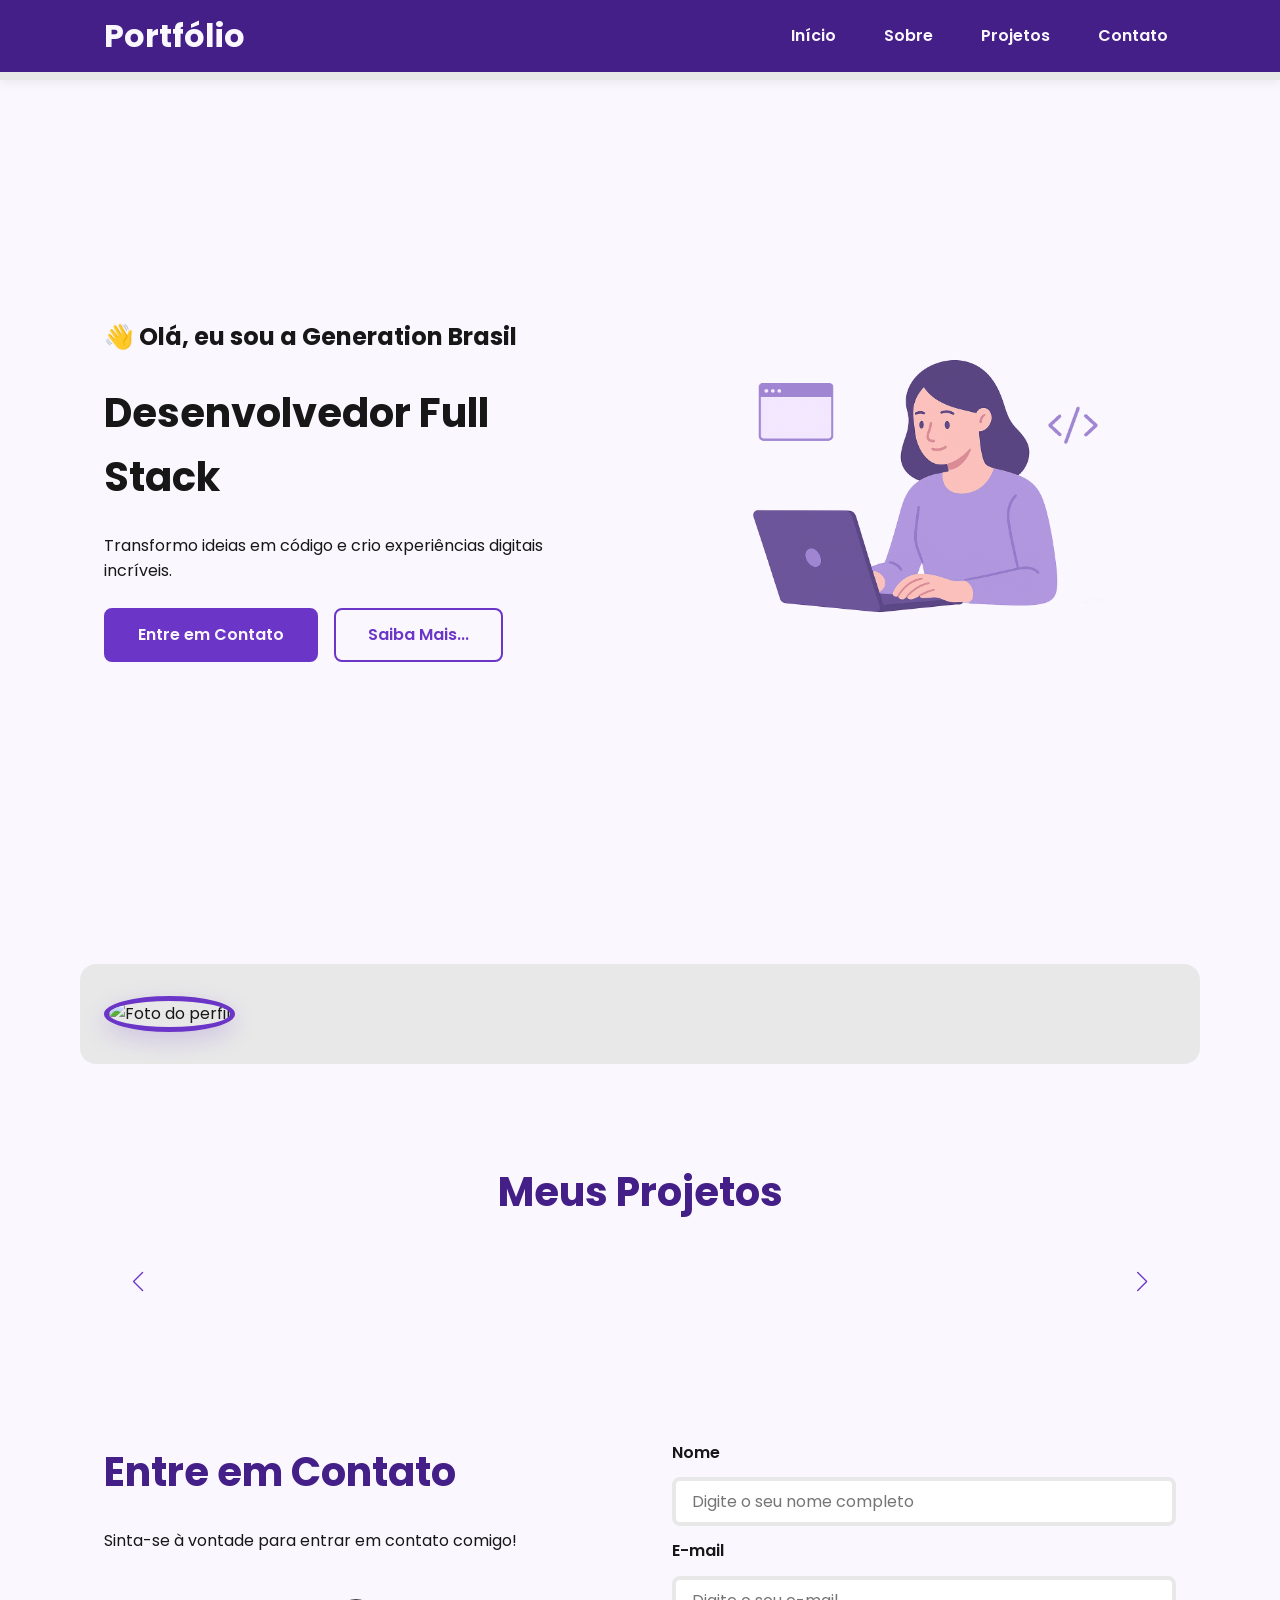
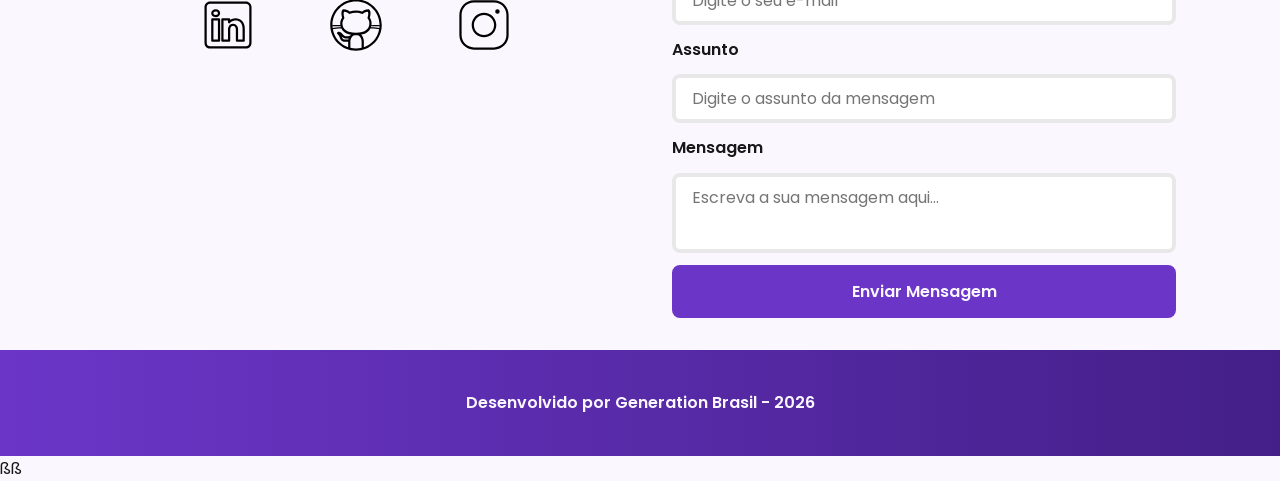
==== commit b3ae5cfd: "implementando js" ====
--- a/index.html
+++ b/index.html
@@ -21,7 +21,7 @@
   <link rel="icon" type="image/svg+xml" href="./assets/img/favicon.svg">
 
   <!-- SWIPER CSS -->
-<link rel="stylesheet" href="https://cdn.jsdelivr.net/npm/swiper@11/swiper-bundle.min.css"> 
+  <link rel="stylesheet" href="https://cdn.jsdelivr.net/npm/swiper@11/swiper-bundle.min.css">
 
   <!-- Link para a Folha de Estilo da Página - CSS -->
   <link rel="stylesheet" href="./assets/css/style.css">
@@ -88,49 +88,6 @@
         <img src="./assets/img/avatar_dev_man.svg" alt="Foto do perfil">
       </figure>
 
-      <article class="about-content">
-        <h2>Sobre mim</h2>
-
-        <p>
-          Lorem, ipsum dolor sit amet consectetur adipisicing elit.
-          Dicta assumenda, quasi sit reiciendis nihil id enim facilis
-          iste exercitationem nostrum minus ipsa neque officia dolorum
-          ea optio est quis magni.
-        </p>
-
-        <p>
-          Lorem, ipsum dolor sit amet consectetur adipisicing elit.
-          Dicta assumenda, quasi sit reiciendis nihil id enim facilis
-          iste exercitationem nostrum minus ipsa neque officia dolorum
-          ea optio est quis magni.
-        </p>
-
-        <div class="about-buttons-data">
-
-          <div class="buttons-container">
-            <a href="#" target="_blank" class="botao">GitHub</a>
-            <a href="#" target="_blank" class="botao-outline">Currículo</a>
-          </div>
-
-          <div class="data-container">
-
-            <div class="data-item">
-              <span class="data-number">100</span>
-              <span class="data-label">Seguidores</span>
-            </div>
-
-            <div class="data-item">
-              <span class="data-number">10</span>
-              <span class="data-label">Repositórios</span>
-            </div>
-
-          </div>
-
-        </div>
-
-      </article>
-
-
     </section>
 
     <!-- Seção Projetos do autor -->
@@ -141,33 +98,6 @@
       <!-- Swiper Container -->
       <div class="swiper projects-swiper">
         <div class="swiper-wrapper">
-          <div class="swiper-slide">
-
-            <article class="project-card">
-              <figure class="project-image">
-                <img src="./assets/icons/languages/github.svg" alt="Ícone GitHub">
-              </figure>
-
-              <div class="project-content">
-                <h3>Projeto Github</h3>
-                <p>Projeto Desenvolvido no GitHub</p>
-
-                <div class="project-tags">
-                  <span class="tag">GitHub</span>
-                </div>
-
-                <div class="project-buttons">
-                  <a href="#" target="_blank" class="botao botao-sm">
-                    GitHub
-                  </a>
-                  <a href="#" target="_blank" class="botao-outline botao-sm">
-                    Deploy
-                  </a>
-                </div>
-              </div>
-
-            </article>
-          </div>
         </div>
 
         <!-- Botões de navegação -->
@@ -201,7 +131,10 @@
       </article>
 
       <!-- FORMULÁRIO -->
-      <form id="formulario">
+      <form id="formulario" action="https://formsubmit.co/03508901bcd9f4756389b29851f3c80e" method="POST">
+
+        <input type="hidden" name="_next" value="http://localhost:5500/success.html">
+        <input type="hidden" name="_captcha" value="false">
 
         <label for="nome">Nome</label>
         <input id="nome" name="nome" type="text" placeholder="Digite o seu nome completo">
@@ -231,6 +164,12 @@
     Desenvolvido por Generation Brasil - 2026
   </footer>
 
+  <!-- SWIPER JS -->
+  <script src="https://cdn.jsdelivr.net/npm/swiper@11/swiper-bundle.min.js"></script>ßß
+
+  <!-- Script JavaScript-->
+  <script src="assets/js/script.js"></script>
+
 </body>
 
 </html>
